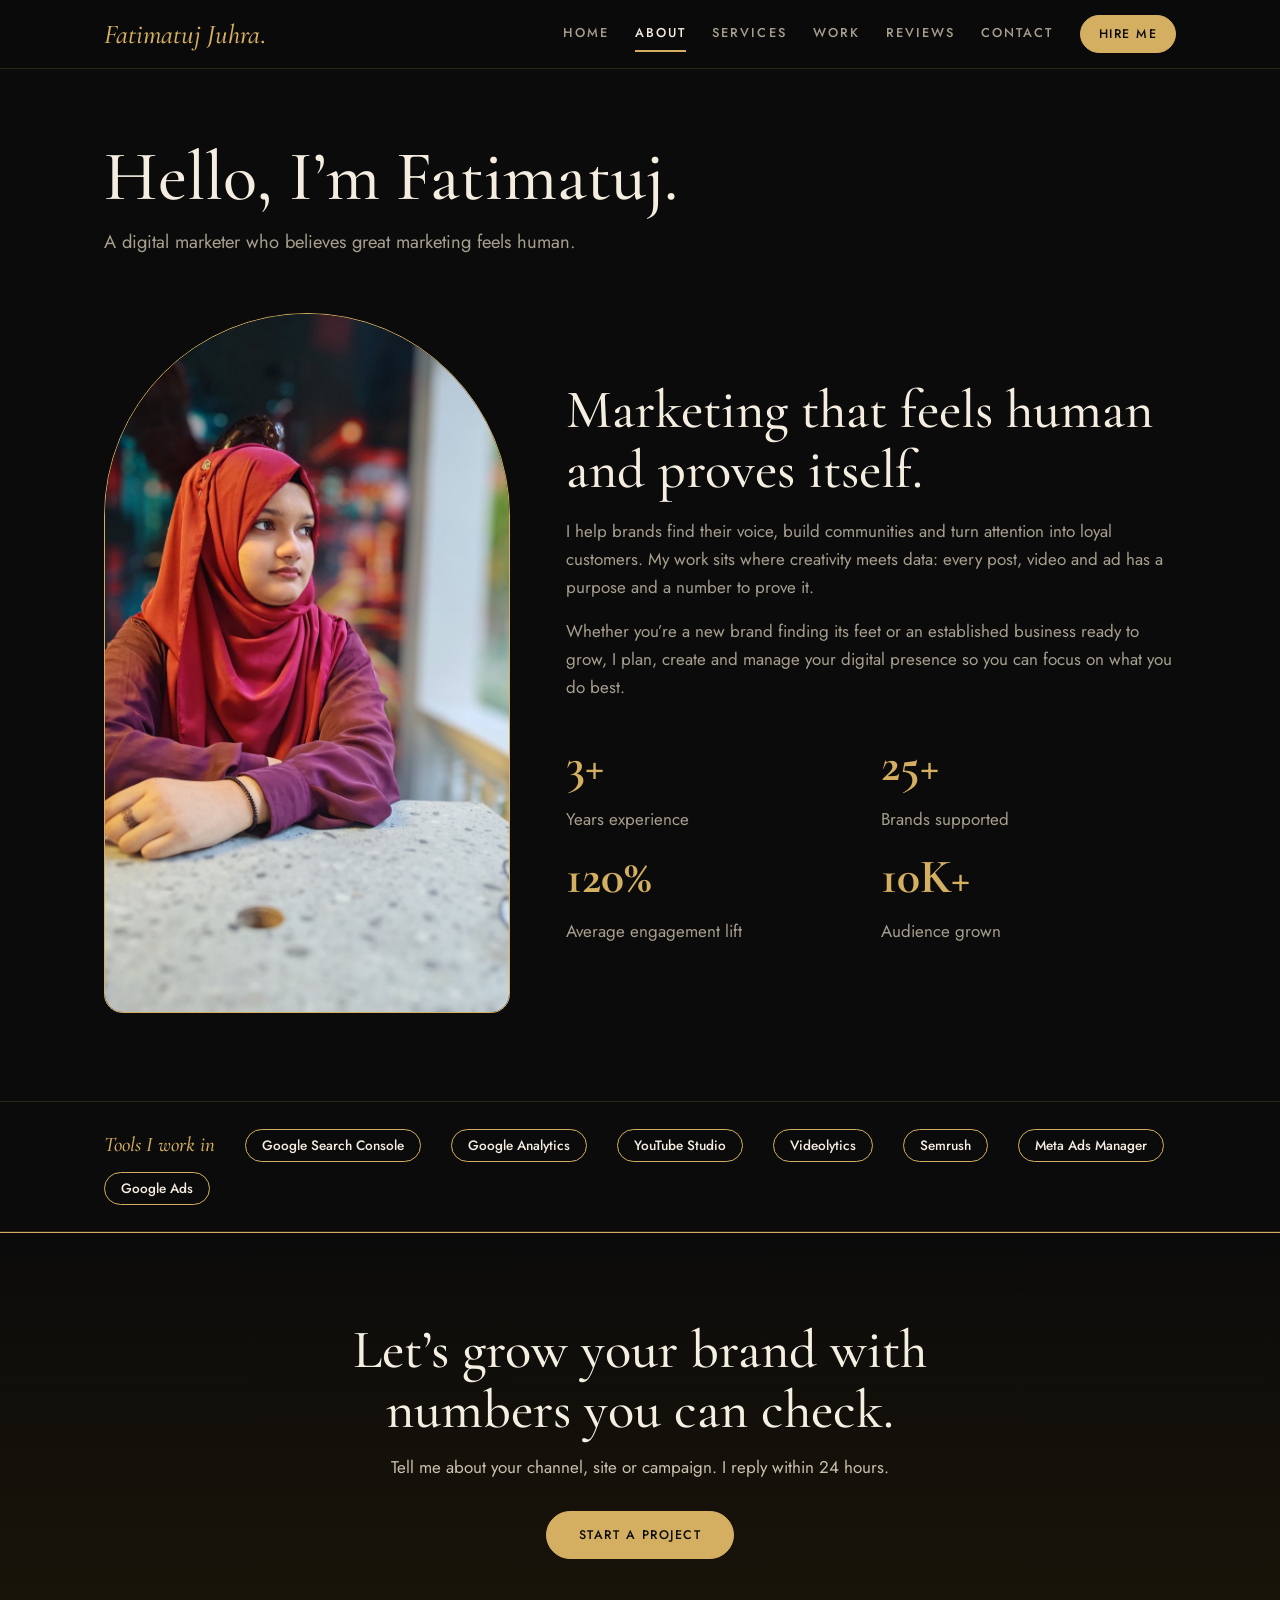
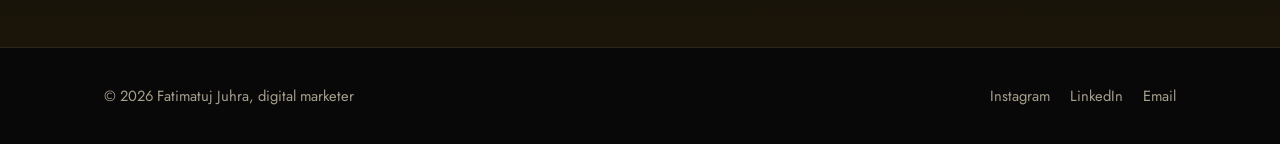
==== about.html @ d90759a8 "Add Fatimatuj Juhra website" ====
<!doctype html>
<html lang="en">
  <head>
    <meta charset="utf-8" />
    <meta name="viewport" content="width=device-width,initial-scale=1" />
    <title>About Fatimatuj Juhra | Digital Marketer</title>
    <meta
      name="description"
      content="Meet Fatimatuj Juhra, a digital marketer who combines SEO, content and paid ads with clear reporting."
    />
    <meta
      property="og:title"
      content="About Fatimatuj Juhra | Digital Marketer"
    />
    <meta
      property="og:description"
      content="Meet Fatimatuj Juhra, a digital marketer who combines SEO, content and paid ads with clear reporting."
    />
    <meta property="og:type" content="website" />
    <meta name="twitter:card" content="summary_large_image" />
    <link rel="icon" href="images/favicon.png" />
    <link rel="preconnect" href="https://fonts.googleapis.com" />
    <link rel="preconnect" href="https://fonts.gstatic.com" crossorigin />
    <link
      href="https://fonts.googleapis.com/css2?family=Cormorant+Garamond:ital,wght@0,500;0,600;0,700;1,500;1,600&family=Jost:wght@300;400;500;600&display=swap"
      rel="stylesheet"
    />
    <link rel="stylesheet" href="style.css" />
  </head>
  <body>
    <header class="nav">
      <div class="wrap bar">
        <a class="logo" href="index.html">Fatimatuj Juhra<i>.</i></a>
        <nav id="m" aria-label="Main">
          <a href="index.html">Home</a
          ><a href="about.html" aria-current="page">About</a
          ><a href="services.html">Services</a><a href="index.html#work">Work</a
          ><a href="reviews.html">Reviews</a><a href="contact.html">Contact</a>
        </nav>
        <a class="btn sm" href="contact.html">Hire me</a
        ><button class="burger" aria-label="Menu" aria-expanded="false">
          &#9776;
        </button>
      </div>
    </header>
    <main>
      <header class="ph">
        <div class="wrap">
          <h1>Hello, I’m Fatimatuj.</h1>
          <p>A digital marketer who believes great marketing feels human.</p>
        </div>
      </header>
      <section style="padding-top: 32px">
        <div class="wrap two">
          <img
            src="images/fatimatuj.jpg"
            alt="Fatimatuj Juhra"
            width="900"
            height="700"
          />
          <div>
            <h2>Marketing that feels human and proves itself.</h2>
            <p>
              I help brands find their voice, build communities and turn
              attention into loyal customers. My work sits where creativity
              meets data: every post, video and ad has a purpose and a number to
              prove it.
            </p>
            <p>
              Whether you’re a new brand finding its feet or an established
              business ready to grow, I plan, create and manage your digital
              presence so you can focus on what you do best.
            </p>
            <div class="stats" style="grid-template-columns: 1fr 1fr">
              <div>
                <b>3+</b>
                <p>Years experience</p>
              </div>
              <div>
                <b>25+</b>
                <p>Brands supported</p>
              </div>
              <div>
                <b>120%</b>
                <p>Average engagement lift</p>
              </div>
              <div>
                <b>10K+</b>
                <p>Audience grown</p>
              </div>
            </div>
          </div>
        </div>
      </section>
      <div class="tools">
        <div class="wrap">
          <b>Tools I work in</b><span>Google Search Console</span
          ><span>Google Analytics</span><span>YouTube Studio</span
          ><span>Videolytics</span><span>Semrush</span
          ><span>Meta Ads Manager</span><span>Google Ads</span>
        </div>
      </div>
      <section class="cta">
        <div class="wrap">
          <h2>Let’s grow your brand with numbers you can check.</h2>
          <p>
            Tell me about your channel, site or campaign. I reply within 24
            hours.
          </p>
          <div class="btns" style="justify-content: center">
            <a class="btn" href="contact.html">Start a project</a>
          </div>
        </div>
      </section>
    </main>
    <footer>
      <div class="wrap">
        <span
          >&copy; <span id="y">2026</span> Fatimatuj Juhra, digital
          marketer</span
        ><span
          ><a
            href="https://instagram.com/fatimatujjuhraa"
            target="_blank"
            rel="noopener"
            >Instagram</a
          ><a
            href="https://www.linkedin.com/in/fatimatujjuhraa"
            target="_blank"
            rel="noopener"
            >LinkedIn</a
          ><a href="mailto:fatimatujjuhraa332@gmail.com">Email</a></span
        >
      </div>
    </footer>
    <script src="script.js"></script>
  </body>
</html>
---- style.css ----
:root {
  --paper: #0b0b0b;
  --card: #141414;
  --ink: #f4ede0;
  --mute: #a79f8e;
  --green: #141414;
  --gold: #d4af61;
  --gt: #d4af61;
  --line: #2c2616;
  --btn: #d4af61;
  --bi: #0b0b0b;
  --lk: #d4af61;
  --sans: "Jost", system-ui, sans-serif;
  --disp: "Cormorant Garamond", Georgia, serif;
  color-scheme: dark;
}
* {
  box-sizing: border-box;
  margin: 0;
}
html {
  scroll-behavior: smooth;
  scroll-padding-top: 80px;
}
body {
  background: var(--paper);
  color: var(--ink);
  font: 400 1.0625rem/1.65 var(--sans);
  -webkit-font-smoothing: antialiased;
  overflow-x: hidden;
}
img {
  max-width: 100%;
  display: block;
}
a {
  color: inherit;
  text-decoration: none;
}
:focus-visible {
  outline: 3px solid var(--gold);
  outline-offset: 3px;
}
.wrap {
  max-width: 1120px;
  margin: auto;
  padding: 0 24px;
}
h1,
h2,
h3 {
  font-family: var(--disp);
  line-height: 1.1;
  letter-spacing: -0.02em;
  font-weight: 700;
}
h1 {
  font-size: clamp(2.5rem, 6vw, 4.3rem);
}
h2 {
  font-size: clamp(1.9rem, 4vw, 2.7rem);
  margin-bottom: 12px;
}
h3 {
  font-size: 1.25rem;
}
p {
  color: var(--mute);
}
section {
  padding: 88px 0;
}
.nav {
  position: sticky;
  top: 0;
  z-index: 20;
  background: color-mix(in srgb, var(--paper) 90%, transparent);
  backdrop-filter: blur(12px);
  border-bottom: 1px solid var(--line);
}
.bar {
  display: flex;
  align-items: center;
  gap: 26px;
  height: 68px;
}
.logo {
  font: 700 1.25rem var(--disp);
  margin-right: auto;
}
.logo i {
  color: var(--gold);
  font-style: normal;
}
.nav nav {
  display: flex;
  gap: 26px;
  font-size: 0.95rem;
  font-weight: 500;
}
.nav nav a {
  color: var(--mute);
  padding: 6px 0;
  border-bottom: 2px solid transparent;
}
.nav nav a:hover,
.nav nav a[aria-current] {
  color: var(--ink);
  border-color: var(--gold);
}
.burger {
  display: none;
  background: none;
  border: 1px solid var(--line);
  border-radius: 10px;
  color: var(--ink);
  font-size: 1.2rem;
  padding: 4px 12px;
  cursor: pointer;
}
.btn {
  display: inline-block;
  background: var(--btn);
  color: var(--bi);
  padding: 13px 26px;
  border-radius: 10px;
  font: 600 0.95rem var(--sans);
  border: 1.5px solid var(--btn);
  cursor: pointer;
  transition: transform 0.15s;
}
.btn:hover {
  transform: translateY(-2px);
}
.btn.out {
  background: none;
  color: var(--ink);
  border-color: var(--ink);
}
.btn.sm {
  padding: 9px 18px;
}
.btns {
  display: flex;
  gap: 12px;
  flex-wrap: wrap;
  margin-top: 30px;
}
.hero {
  padding: 72px 0 88px;
}
.hero-g {
  display: grid;
  grid-template-columns: 1.1fr 0.9fr;
  gap: 56px;
  align-items: center;
}
.lead {
  font-size: 1.2rem;
  max-width: 520px;
  margin-top: 22px;
}
.hero-v {
  position: relative;
  padding-bottom: 84px;
}
.hero-v img {
  width: 100%;
  aspect-ratio: 4/5;
  object-fit: cover;
  object-position: 42% 30%;
  border-radius: 22px;
}
.ledger {
  position: absolute;
  left: -32px;
  right: 32px;
  bottom: 0;
  background: var(--green);
  color: #f5efe2;
  border-radius: 16px;
  padding: 6px 22px;
  box-shadow: 0 22px 40px -22px rgba(0, 0, 0, 0.55);
}
.ledger div {
  display: flex;
  justify-content: space-between;
  gap: 16px;
  padding: 13px 0;
  border-bottom: 1px solid rgba(255, 255, 255, 0.14);
}
.ledger div:last-child {
  border: 0;
}
.ledger dt {
  font-size: 0.9rem;
  opacity: 0.85;
}
.ledger dd {
  font: 700 1.2rem var(--disp);
  color: #d4af61;
  white-space: nowrap;
}
.tools {
  padding: 26px 0;
  border-block: 1px solid var(--line);
}
.tools .wrap {
  display: flex;
  gap: 10px 30px;
  flex-wrap: wrap;
  align-items: center;
}
.tools b {
  font-weight: 600;
}
.tools span {
  color: var(--mute);
  font-weight: 500;
  font-size: 0.95rem;
}
.sec-h {
  max-width: 640px;
  margin-bottom: 40px;
}
.grid {
  display: grid;
  grid-template-columns: repeat(auto-fit, minmax(260px, 1fr));
  gap: 20px;
}
.card {
  background: var(--card);
  border: 1px solid var(--line);
  border-radius: 14px;
  padding: 28px;
}
.card h3 {
  margin-bottom: 8px;
}
.cases {
  display: grid;
  grid-template-columns: repeat(auto-fit, minmax(245px, 1fr));
  gap: 20px;
}
.case {
  background: var(--card);
  border: 1px solid var(--line);
  border-radius: 14px;
  overflow: hidden;
  display: flex;
  flex-direction: column;
}
.case img {
  aspect-ratio: 1;
  width: 100%;
  object-fit: cover;
  object-position: top;
  border-bottom: 1px solid var(--line);
}
.case div {
  padding: 22px;
}
.case .m {
  font: 700 1.7rem/1.15 var(--disp);
  color: var(--lk);
  margin-bottom: 6px;
}
.case small {
  color: var(--gt);
  font-weight: 600;
  display: block;
  margin-bottom: 10px;
}
.case h3 {
  margin-bottom: 6px;
}
.case div p:last-child {
  font-size: 0.96rem;
}
.quote {
  background: var(--card);
  border-block: 1px solid var(--line);
}
.quote q {
  display: block;
  font: 600 clamp(1.4rem, 3vw, 2.1rem)/1.3 var(--disp);
  max-width: 820px;
  quotes: none;
  letter-spacing: -0.01em;
}
.quote p {
  margin-top: 18px;
}
.steps {
  display: grid;
  grid-template-columns: repeat(auto-fit, minmax(220px, 1fr));
  gap: 28px;
  counter-reset: s;
}
.steps div {
  border-top: 3px solid var(--gold);
  padding-top: 18px;
  counter-increment: s;
}
.steps h3 {
  margin-bottom: 6px;
}
.steps h3::before {
  content: counter(s) ". ";
}
.cta {
  background: var(--green);
  color: #f5efe2;
  text-align: center;
}
.cta h2 {
  max-width: 720px;
  margin: 0 auto;
}
.cta p {
  color: #c9c0ad;
  max-width: 520px;
  margin: 12px auto 0;
}
.cta .btn {
  background: #d4af61;
  border-color: #d4af61;
  color: #141414;
}
.ph {
  padding: 72px 0 24px;
}
.ph h1 {
  font-size: clamp(2.2rem, 5vw, 3.4rem);
}
.ph p {
  max-width: 600px;
  margin-top: 14px;
  font-size: 1.15rem;
}
.two {
  display: grid;
  grid-template-columns: 0.8fr 1.2fr;
  gap: 56px;
  align-items: center;
}
.two img {
  border-radius: 22px;
  aspect-ratio: 4/5;
  object-fit: cover;
  object-position: 42% 30%;
  width: 100%;
}
.two p {
  margin-top: 16px;
}
.banner img {
  border-radius: 22px;
  width: 100%;
  max-height: 440px;
  object-fit: cover;
  object-position: 70% 40%;
}
.stats {
  display: grid;
  grid-template-columns: repeat(auto-fit, minmax(170px, 1fr));
  gap: 20px;
  margin-top: 40px;
}
.stats b {
  display: block;
  font: 700 2.5rem/1 var(--disp);
  color: var(--lk);
}
.svc {
  margin-top: 56px;
}
.svc > p {
  margin-bottom: 22px;
}
.tiers {
  display: grid;
  grid-template-columns: repeat(auto-fit, minmax(240px, 1fr));
  gap: 18px;
}
.tier {
  background: var(--card);
  border: 1px solid var(--line);
  border-radius: 14px;
  padding: 26px;
  display: flex;
  flex-direction: column;
  position: relative;
}
.tier.pop {
  border: 2px solid var(--gold);
}
.tier.pop::before {
  content: "Most popular";
  position: absolute;
  top: -13px;
  left: 22px;
  background: var(--gold);
  color: #1a1405;
  font-size: 0.78rem;
  font-weight: 700;
  padding: 3px 12px;
  border-radius: 99px;
}
.price {
  font: 700 2.3rem var(--disp);
  color: var(--ink);
  margin: 6px 0 12px;
}
.price small {
  font: 500 0.85rem var(--sans);
  color: var(--mute);
}
.tier ul {
  list-style: none;
  padding: 0;
  margin: 0 0 22px;
  flex: 1;
}
.tier li {
  padding: 5px 0 5px 24px;
  position: relative;
  color: var(--mute);
  font-size: 0.96rem;
}
.tier li::before {
  content: "";
  position: absolute;
  left: 2px;
  top: 0.85em;
  width: 9px;
  height: 5px;
  border-left: 2px solid var(--lk);
  border-bottom: 2px solid var(--lk);
  transform: rotate(-45deg);
}
.tier .btn {
  text-align: center;
}
.feat {
  display: grid;
  grid-template-columns: 1.1fr 0.9fr;
  gap: 40px;
  align-items: center;
  background: var(--card);
  border: 1px solid var(--line);
  border-radius: 18px;
  padding: 36px;
}
.feat q {
  display: block;
  font: 500 1.45rem/1.4 var(--disp);
  margin: 12px 0 18px;
  quotes: none;
}
.feat img {
  border-radius: 12px;
  border: 1px solid var(--line);
}
.cg {
  display: grid;
  grid-template-columns: 0.8fr 1.2fr;
  gap: 48px;
}
.cinfo p {
  margin-bottom: 18px;
}
.cinfo a {
  color: var(--lk);
  font-weight: 600;
}
form {
  background: var(--card);
  border: 1px solid var(--line);
  border-radius: 16px;
  padding: 32px;
  display: grid;
  gap: 16px;
}
label {
  font-weight: 600;
  font-size: 0.9rem;
}
input,
select,
textarea {
  width: 100%;
  margin-top: 6px;
  padding: 12px 14px;
  border: 1px solid var(--line);
  border-radius: 10px;
  background: var(--paper);
  color: var(--ink);
  font: inherit;
  font-weight: 400;
}
footer {
  padding: 36px 0;
  border-top: 1px solid var(--line);
  font-size: 0.92rem;
  color: var(--mute);
}
footer .wrap {
  display: flex;
  justify-content: space-between;
  gap: 16px;
  flex-wrap: wrap;
}
footer a {
  margin-left: 20px;
}
footer a:hover {
  color: var(--ink);
}
@media (max-width: 860px) {
  .hero-g,
  .two,
  .cg,
  .feat {
    grid-template-columns: 1fr;
    gap: 36px;
  }
  .ledger {
    left: 12px;
    right: 12px;
  }
  section {
    padding: 64px 0;
  }
  .hero {
    padding-top: 40px;
  }
  .burger {
    display: block;
  }
  .nav .btn {
    display: none;
  }
  .nav nav {
    display: none;
    position: absolute;
    top: 68px;
    left: 0;
    right: 0;
    flex-direction: column;
    gap: 0;
    background: var(--paper);
    border-bottom: 1px solid var(--line);
    padding: 8px 24px 16px;
  }
  .nav nav.open {
    display: flex;
  }
  .nav nav a {
    padding: 12px 0;
  }
  .logo {
    margin-right: auto;
  }
}
/* black + gold finish */
.two img {
  border: 1px solid var(--gold);
  border-radius: 260px 260px 24px 24px;
}
body {
  font-weight: 400;
}
h1,
h2,
h3 {
  font-weight: 500;
  letter-spacing: 0;
}
h1 {
  font-size: clamp(3rem, 7vw, 5.2rem);
  line-height: 1.02;
}
h2 {
  font-size: clamp(2.3rem, 4.5vw, 3.4rem);
}
h3 {
  font-size: 1.55rem;
}
.ph h1 {
  font-size: clamp(2.7rem, 6vw, 4.4rem);
}
.logo {
  font-style: italic;
  color: var(--gold);
  font-weight: 500;
  font-size: 1.7rem;
}
.nav {
  background: rgba(11, 11, 11, 0.88);
}
.nav nav a {
  font-size: 0.8rem;
  letter-spacing: 0.16em;
  text-transform: uppercase;
}
.btn {
  border-radius: 999px;
  letter-spacing: 0.12em;
  text-transform: uppercase;
  font-size: 0.78rem;
  font-weight: 500;
  padding: 14px 32px;
  transition: 0.25s;
}
.btn:hover {
  transform: none;
  background: #e6c778;
  border-color: #e6c778;
  color: #0b0b0b;
}
.btn.out {
  background: none;
  color: var(--gold);
  border-color: var(--gold);
}
.btn.out:hover {
  background: var(--gold);
  color: #0b0b0b;
}
.hero {
  background: radial-gradient(
    60% 55% at 82% 18%,
    rgba(212, 175, 97, 0.16),
    transparent 70%
  );
}
.hero-v img {
  border: 1px solid var(--gold);
  border-radius: 260px 260px 24px 24px;
}
.ledger {
  background: #121212;
  border: 1px solid var(--gold);
  border-radius: 20px;
}
.ledger dd {
  font-weight: 600;
  font-size: 1.5rem;
}
.card,
.case,
.tier,
form,
.feat {
  border-radius: 22px;
}
.card:hover,
.case:hover,
.tier:hover {
  border-color: var(--gold);
}
.tools span {
  border: 1px solid var(--gold);
  border-radius: 99px;
  padding: 4px 16px;
  font-size: 0.85rem;
  color: var(--ink);
}
.tools b {
  color: var(--gold);
  font-family: var(--disp);
  font-size: 1.3rem;
  font-style: italic;
  font-weight: 500;
}
.case .m {
  font-size: 2rem;
  color: var(--gold);
}
.stats b {
  font-size: 3rem;
  color: var(--gold);
}
.price {
  color: var(--gold);
  font-size: 2.6rem;
}
.quote q {
  font-style: italic;
  font-weight: 500;
  font-size: clamp(1.7rem, 3.2vw, 2.5rem);
}
.feat q {
  font-size: 1.6rem;
  font-style: italic;
}
.banner img {
  border: 1px solid var(--gold);
  border-radius: 28px;
}
.steps h3::before {
  color: var(--gold);
}
.cta {
  background: linear-gradient(180deg, #0b0b0b, #1b1509);
  border-top: 1px solid var(--gold);
}
.cta .btn {
  background: var(--gold);
  border-color: var(--gold);
  color: #0b0b0b;
}
footer {
  background: #080808;
}
@media (prefers-reduced-motion: reduce) {
  * {
    scroll-behavior: auto !important;
    transition: none !important;
  }
}
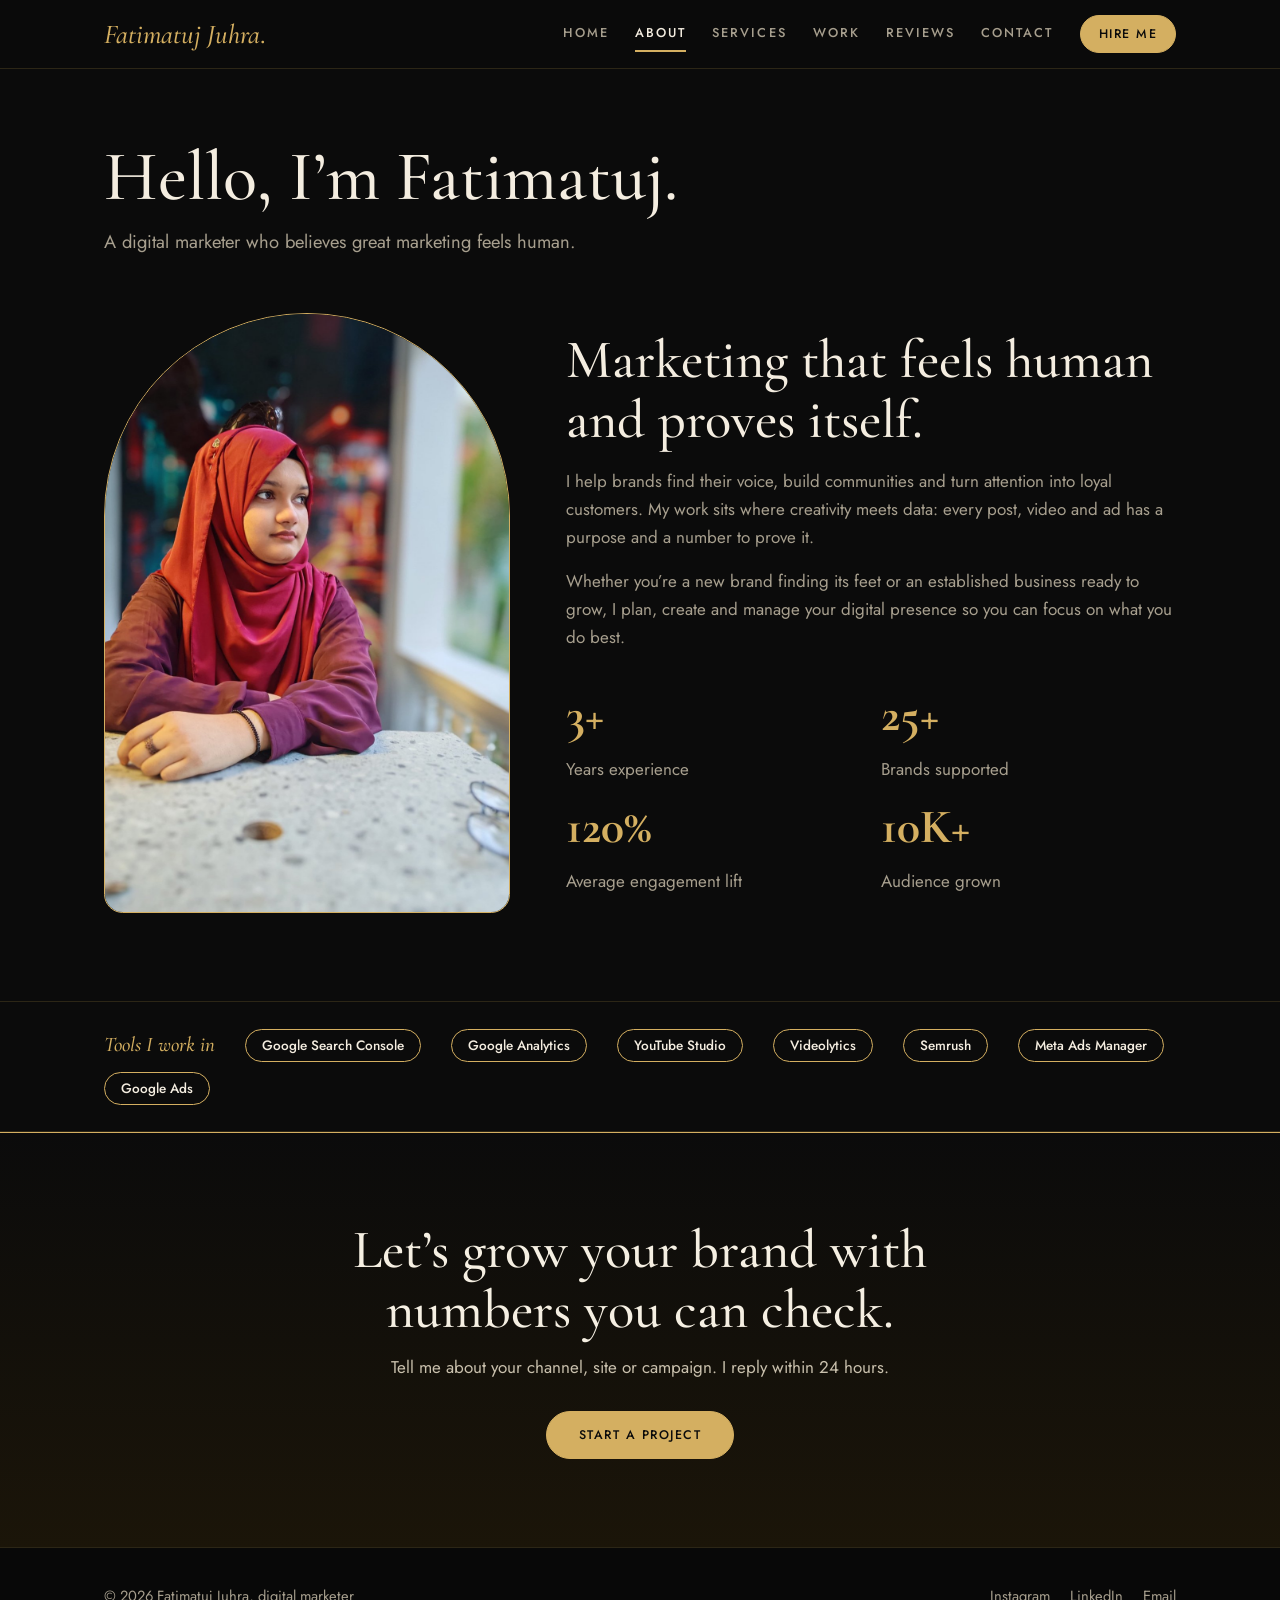
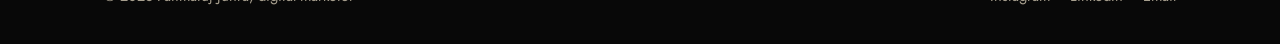
==== commit d426bb99: "Update image dimensions in about.html" ====
--- a/about.html
+++ b/about.html
@@ -55,8 +55,8 @@
           <img
             src="images/fatimatuj.jpg"
             alt="Fatimatuj Juhra"
-            width="900"
-            height="700"
+            width="800"
+            height="600"
           />
           <div>
             <h2>Marketing that feels human and proves itself.</h2>
